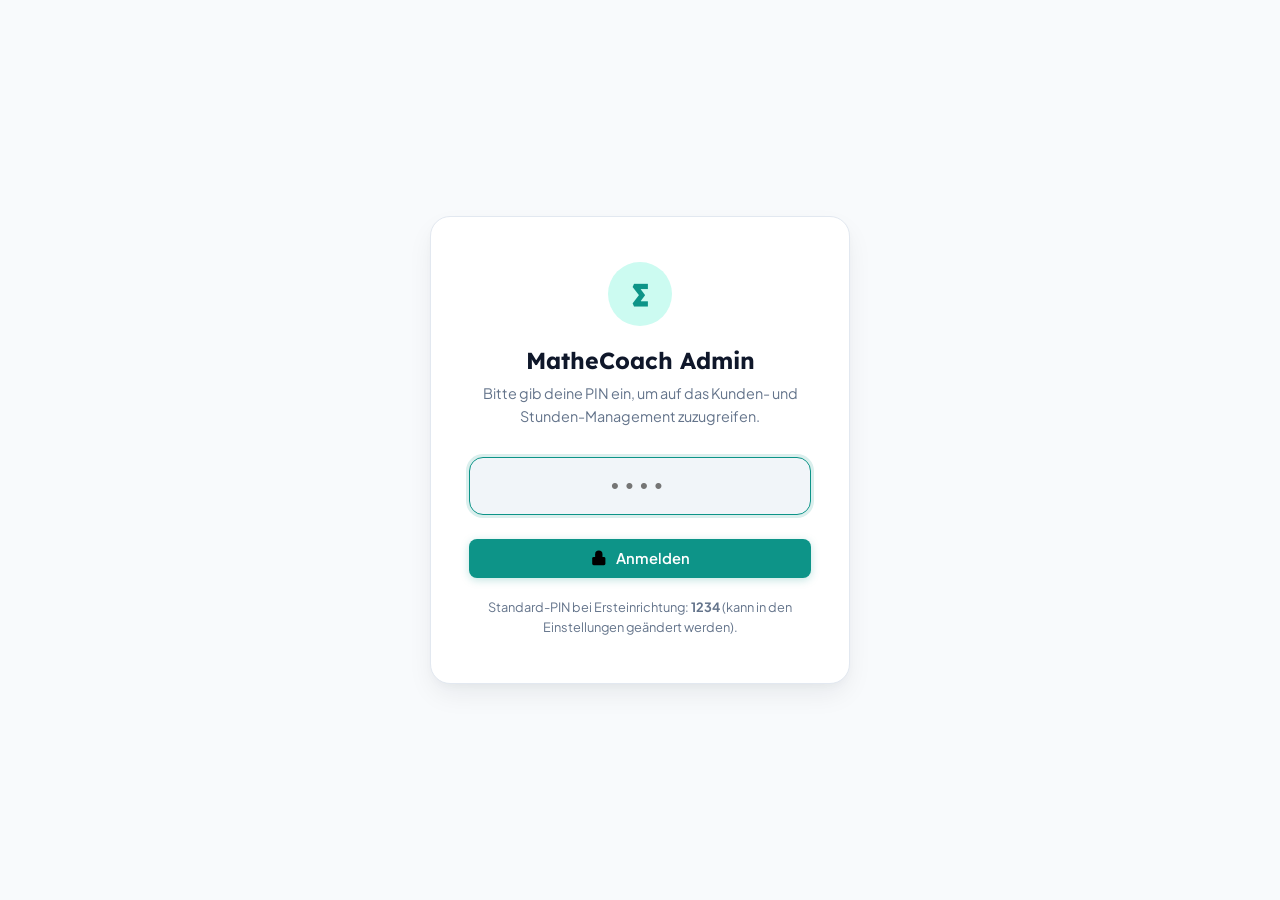
==== admin.html @ 1438d8b7 "feat: add Admin CRM dashboard with student/session tracking, Travelcalc live-sync, and invoice gener" ====
<!DOCTYPE html>
<html lang="de" data-theme="light">
<head>
  <meta charset="UTF-8">
  <meta name="viewport" content="width=device-width, initial-scale=1.0">
  <title>MatheCoach Admin — CRM & Unterrichts-Management</title>
  
  <link rel="preconnect" href="https://fonts.googleapis.com">
  <link rel="preconnect" href="https://fonts.gstatic.com" crossorigin>
  <link href="https://fonts.googleapis.com/css2?family=Lexend:wght@400;500;600;700;800&family=Plus+Jakarta+Sans:wght@400;500;600;700&display=swap" rel="stylesheet">
  
  <link rel="stylesheet" href="admin.css">
</head>
<body>

  <!-- ==================== SVG SPRITE DEFINITIONS ==================== -->
  <svg xmlns="http://www.w3.org/2000/svg" style="display: none;">
    <symbol id="icon-dash" viewBox="0 0 24 24">
      <rect x="3" y="3" width="7" height="7"/>
      <rect x="14" y="3" width="7" height="7"/>
      <rect x="14" y="14" width="7" height="7"/>
      <rect x="3" y="14" width="7" height="7"/>
    </symbol>
    <symbol id="icon-users" viewBox="0 0 24 24">
      <path d="M17 21v-2a4 4 0 0 0-4-4H5a4 4 0 0 0-4 4v2"/>
      <circle cx="9" cy="7" r="4"/>
      <path d="M23 21v-2a4 4 0 0 0-3-3.87"/>
      <path d="M16 3.13a4 4 0 0 1 0 7.75"/>
    </symbol>
    <symbol id="icon-clock" viewBox="0 0 24 24">
      <circle cx="12" cy="12" r="10"/>
      <polyline points="12 6 12 12 16 14"/>
    </symbol>
    <symbol id="icon-car" viewBox="0 0 24 24">
      <path d="M14 16H9m10 0h3v-3.15a1 1 0 0 0-.84-.99L16 11l-2.7-3.6a1 1 0 0 0-.8-.4H8.5a1 1 0 0 0-.8.4L5 11l-5.16.86a1 1 0 0 0-.84.99V16h3m14 0a2 2 0 1 1-4 0 2 2 0 0 1 4 0zm-10 0a2 2 0 1 1-4 0 2 2 0 0 1 4 0z"/>
    </symbol>
    <symbol id="icon-file-text" viewBox="0 0 24 24">
      <path d="M14 2H6a2 2 0 0 0-2 2v16a2 2 0 0 0 2 2h12a2 2 0 0 0 2-2V8z"/>
      <polyline points="14 2 14 8 20 8"/>
      <line x1="16" y1="13" x2="8" y2="13"/>
      <line x1="16" y1="17" x2="8" y2="17"/>
      <polyline points="10 9 9 9 8 9"/>
    </symbol>
    <symbol id="icon-settings" viewBox="0 0 24 24">
      <circle cx="12" cy="12" r="3"/>
      <path d="M19.4 15a1.65 1.65 0 0 0 .33 1.82l.06.06a2 2 0 0 1 0 2.83 2 2 0 0 1-2.83 0l-.06-.06a1.65 1.65 0 0 0-1.82-.33 1.65 1.65 0 0 0-1 1.51V21a2 2 0 0 1-2 2 2 2 0 0 1-2-2v-.09A1.65 1.65 0 0 0 9 19.4a1.65 1.65 0 0 0-1.82.33l-.06.06a2 2 0 0 1-2.83 0 2 2 0 0 1 0-2.83l.06-.06a1.65 1.65 0 0 0 .33-1.82 1.65 1.65 0 0 0-1.51-1H3a2 2 0 0 1-2-2 2 2 0 0 1 2-2h.09A1.65 1.65 0 0 0 4.6 9a1.65 1.65 0 0 0-.33-1.82l-.06-.06a2 2 0 0 1 0-2.83 2 2 0 0 1 2.83 0l.06.06a1.65 1.65 0 0 0 1.82.33H9a1.65 1.65 0 0 0 1-1.51V3a2 2 0 0 1 2-2 2 2 0 0 1 2 2v.09a1.65 1.65 0 0 0 1 1.51 1.65 1.65 0 0 0 1.82-.33l.06-.06a2 2 0 0 1 2.83 0 2 2 0 0 1 0 2.83l-.06.06a1.65 1.65 0 0 0-.33 1.82V9a1.65 1.65 0 0 0 1.51 1H21a2 2 0 0 1 2 2 2 2 0 0 1-2 2h-.09a1.65 1.65 0 0 0-1.51 1z"/>
    </symbol>
    <symbol id="icon-lock" viewBox="0 0 24 24">
      <rect x="3" y="11" width="18" height="11" rx="2" ry="2"/>
      <path d="M7 11V7a5 5 0 0 1 10 0v4"/>
    </symbol>
    <symbol id="icon-plus" viewBox="0 0 24 24">
      <line x1="12" y1="5" x2="12" y2="19"/>
      <line x1="5" y1="12" x2="19" y2="12"/>
    </symbol>
    <symbol id="icon-check" viewBox="0 0 24 24">
      <polyline points="20 6 9 17 4 12"/>
    </symbol>
    <symbol id="icon-search" viewBox="0 0 24 24">
      <circle cx="11" cy="11" r="8"/>
      <line x1="21" y1="21" x2="16.65" y2="16.65"/>
    </symbol>
    <symbol id="icon-edit" viewBox="0 0 24 24">
      <path d="M11 4H4a2 2 0 0 0-2 2v14a2 2 0 0 0 2 2h14a2 2 0 0 0 2-2v-7"/>
      <path d="M18.5 2.5a2.121 2.121 0 0 1 3 3L12 15l-4 1 1-4 9.5-9.5z"/>
    </symbol>
    <symbol id="icon-trash" viewBox="0 0 24 24">
      <polyline points="3 6 5 6 21 6"/>
      <path d="M19 6v14a2 2 0 0 1-2 2H7a2 2 0 0 1-2-2V6m3 0V4a2 2 0 0 1 2-2h4a2 2 0 0 1 2 2v2"/>
    </symbol>
    <symbol id="icon-log-out" viewBox="0 0 24 24">
      <path d="M9 21H5a2 2 0 0 1-2-2V5a2 2 0 0 1 2-2h4"/>
      <polyline points="16 17 21 12 16 7"/>
      <line x1="21" y1="12" x2="9" y2="12"/>
    </symbol>
    <symbol id="icon-arrow-left" viewBox="0 0 24 24">
      <line x1="19" y1="12" x2="5" y2="12"/>
      <polyline points="12 19 5 12 12 5"/>
    </symbol>
    <symbol id="icon-moon" viewBox="0 0 24 24">
      <path d="M21 12.79A9 9 0 1 1 11.21 3 7 7 0 0 0 21 12.79z"/>
    </symbol>
    <symbol id="icon-sun" viewBox="0 0 24 24">
      <circle cx="12" cy="12" r="5"/>
      <line x1="12" y1="1" x2="12" y2="3"/>
      <line x1="12" y1="21" x2="12" y2="23"/>
      <line x1="4.22" y1="4.22" x2="5.64" y2="5.64"/>
      <line x1="18.36" y1="18.36" x2="19.78" y2="19.78"/>
      <line x1="1" y1="12" x2="3" y2="12"/>
      <line x1="21" y1="12" x2="23" y2="12"/>
      <line x1="4.22" y1="19.78" x2="5.64" y2="18.36"/>
      <line x1="18.36" y1="5.64" x2="19.78" y2="4.22"/>
    </symbol>
    <symbol id="icon-menu" viewBox="0 0 24 24">
      <line x1="3" y1="12" x2="21" y2="12"/>
      <line x1="3" y1="6" x2="21" y2="6"/>
      <line x1="3" y1="18" x2="21" y2="18"/>
    </symbol>
    <symbol id="icon-x" viewBox="0 0 24 24">
      <line x1="18" y1="6" x2="6" y2="18"/>
      <line x1="6" y1="6" x2="18" y2="18"/>
    </symbol>
  </svg>

  <!-- ==================== AUTH / LOGIN GATE ==================== -->
  <div id="authScreen" class="auth-overlay">
    <div class="auth-card">
      <div class="auth-logo">∑</div>
      <h2>MatheCoach Admin</h2>
      <p>Bitte gib deine PIN ein, um auf das Kunden- und Stunden-Management zuzugreifen.</p>
      
      <form id="authForm">
        <div class="pin-input-group">
          <input type="password" id="pinInput" class="pin-field" placeholder="••••" maxlength="8" autofocus required>
        </div>
        <button type="submit" class="btn btn-primary" style="width: 100%; justify-content: center;">
          <svg class="icon" style="width: 1.1rem; height: 1.1rem;"><use href="#icon-lock"/></svg> Anmelden
        </button>
      </form>
      <div id="authError" style="color: var(--danger); font-size: 0.88rem; margin-top: 1rem; display: none;">
        Falsche PIN. Bitte erneut versuchen.
      </div>
      <div class="auth-hint">
        Standard-PIN bei Ersteinrichtung: <strong>1234</strong> (kann in den Einstellungen geändert werden).
      </div>
    </div>
  </div>

  <!-- ==================== MAIN CRM APPLICATION ==================== -->
  <div class="app-layout" id="appLayout" style="display: none;">
    
    <!-- SIDEBAR -->
    <aside class="app-sidebar" id="appSidebar">
      <div class="sidebar-header">
        <div class="sidebar-logo-badge">∑</div>
        <div class="sidebar-logo-text">Mathe<span>CRM</span></div>
      </div>

      <ul class="sidebar-menu">
        <li>
          <button class="nav-item active" data-tab="dashboard">
            <svg class="icon"><use href="#icon-dash"/></svg> Übersicht
          </button>
        </li>
        <li>
          <button class="nav-item" data-tab="students">
            <svg class="icon"><use href="#icon-users"/></svg> Schülerkartei
          </button>
        </li>
        <li>
          <button class="nav-item" data-tab="sessions">
            <svg class="icon"><use href="#icon-clock"/></svg> Stunden & Termine
          </button>
        </li>
        <li>
          <button class="nav-item" data-tab="trips">
            <svg class="icon"><use href="#icon-car"/></svg> Fahrtkosten & Travelcalc
          </button>
        </li>
        <li>
          <button class="nav-item" data-tab="invoices">
            <svg class="icon"><use href="#icon-file-text"/></svg> Abrechnung & Berichte
          </button>
        </li>
        <li>
          <button class="nav-item" data-tab="settings">
            <svg class="icon"><use href="#icon-settings"/></svg> Einstellungen & Sync
          </button>
        </li>
      </ul>

      <div class="sidebar-footer">
        <a href="index.html" class="btn btn-secondary btn-sm" title="Zur öffentlichen Website">
          <svg class="icon" style="width: 1rem; height: 1rem;"><use href="#icon-arrow-left"/></svg> Zur Website
        </a>
        <button id="logoutBtn" class="icon-btn" title="Abmelden">
          <svg class="icon" style="width: 1.1rem; height: 1.1rem;"><use href="#icon-log-out"/></svg>
        </button>
      </div>
    </aside>

    <!-- MAIN WRAPPER -->
    <div class="app-main">
      
      <!-- TOPBAR -->
      <header class="app-topbar">
        <div class="topbar-left">
          <button class="icon-btn mobile-toggle" id="sidebarToggleBtn" aria-label="Menü">
            <svg class="icon" style="width: 1.2rem; height: 1.2rem;"><use href="#icon-menu"/></svg>
          </button>
          <div class="topbar-title" id="tabTitle">Übersicht & KPIs</div>
        </div>

        <div class="topbar-right">
          <!-- Quick action buttons -->
          <button class="btn btn-primary btn-sm" id="btnQuickAddSession">
            <svg class="icon" style="width: 1rem; height: 1rem;"><use href="#icon-plus"/></svg> + Stunde
          </button>
          <button class="btn btn-secondary btn-sm" id="btnQuickAddStudent">
            <svg class="icon" style="width: 1rem; height: 1rem;"><use href="#icon-users"/></svg> + Schüler
          </button>
          <a href="App/Travelcalc/index.html" target="_blank" class="btn btn-accent btn-sm" title="Fahrtenrechner öffnen">
            <svg class="icon" style="width: 1rem; height: 1rem;"><use href="#icon-car"/></svg> Travelcalc
          </a>
          <!-- Theme toggle -->
          <button class="icon-btn" id="adminThemeToggleBtn" title="Theme umschalten">
            <svg class="icon" id="adminThemeIcon" style="width: 1.1rem; height: 1.1rem;"><use href="#icon-moon"/></svg>
          </button>
        </div>
      </header>

      <!-- CONTENT CONTAINER -->
      <main class="content-container">

        <!-- ==================== TAB 1: DASHBOARD ==================== -->
        <section class="tab-pane active" id="pane-dashboard">
          
          <div class="kpi-grid">
            <div class="kpi-card">
              <div class="kpi-header">
                <span class="kpi-label">Umsatz diesen Monat</span>
                <div class="kpi-icon emerald">€</div>
              </div>
              <div class="kpi-value" id="kpiRevenue">0 €</div>
              <div class="kpi-sub" id="kpiRevenueSub">Bezahlt: 0 € · Offen: 0 €</div>
            </div>

            <div class="kpi-card">
              <div class="kpi-header">
                <span class="kpi-label">Gehaltene Stunden</span>
                <div class="kpi-icon teal"><svg class="icon" style="width: 1.1rem; height: 1.1rem;"><use href="#icon-clock"/></svg></div>
              </div>
              <div class="kpi-value" id="kpiHours">0 h</div>
              <div class="kpi-sub" id="kpiSessionsCount">0 Einheiten (à 90 Min.)</div>
            </div>

            <div class="kpi-card">
              <div class="kpi-header">
                <span class="kpi-label">Aktive Schüler</span>
                <div class="kpi-icon amber"><svg class="icon" style="width: 1.1rem; height: 1.1rem;"><use href="#icon-users"/></svg></div>
              </div>
              <div class="kpi-value" id="kpiStudents">0</div>
              <div class="kpi-sub">Regelmäßige Betreuung</div>
            </div>

            <div class="kpi-card">
              <div class="kpi-header">
                <span class="kpi-label">Fahrtkosten (Travelcalc)</span>
                <div class="kpi-icon blue"><svg class="icon" style="width: 1.1rem; height: 1.1rem;"><use href="#icon-car"/></svg></div>
              </div>
              <div class="kpi-value" id="kpiTravelCosts">0 €</div>
              <div class="kpi-sub" id="kpiTravelKm">0 km Gesamtdistanz</div>
            </div>
          </div>

          <div class="dash-columns">
            <!-- Left Panel: Nächste Stunden -->
            <div class="dash-panel">
              <div class="panel-header">
                <h3>Aktuelle & Anstehende Stunden</h3>
                <button class="btn btn-secondary btn-sm" id="btnDashNewSession">+ Neue Stunde</button>
              </div>
              <div class="table-responsive">
                <table class="data-table" id="recentSessionsTable">
                  <thead>
                    <tr>
                      <th>Datum</th>
                      <th>Schüler</th>
                      <th>Thema & Ort</th>
                      <th>Betrag</th>
                      <th>Status</th>
                      <th>Aktion</th>
                    </tr>
                  </thead>
                  <tbody id="recentSessionsTbody">
                    <!-- Populated via JS -->
                  </tbody>
                </table>
              </div>
            </div>

            <!-- Right Panel: Schüler-Schnellzugriff -->
            <div class="dash-panel">
              <div class="panel-header">
                <h3>Aktive Schüler</h3>
                <button class="btn btn-secondary btn-sm" id="btnDashNewStudent">+ Anlegen</button>
              </div>
              <div id="quickStudentsList" style="display: flex; flex-direction: column; gap: 0.85rem;">
                <!-- Populated via JS -->
              </div>
            </div>
          </div>
        </section>

        <!-- ==================== TAB 2: STUDENTS ==================== -->
        <section class="tab-pane" id="pane-students" style="display: none;">
          <div class="dash-panel">
            <div class="panel-header">
              <div style="display: flex; align-items: center; gap: 1rem; flex-wrap: wrap;">
                <h3>Schülerkartei</h3>
                <div style="position: relative; width: 260px;">
                  <input type="text" id="studentSearchInput" class="form-control" placeholder="Schüler, Eltern oder Ort suchen..." style="padding-left: 2.2rem;">
                  <svg class="icon" style="position: absolute; left: 0.75rem; top: 50%; transform: translateY(-50%); width: 1rem; height: 1rem; color: var(--text-muted);"><use href="#icon-search"/></svg>
                </div>
              </div>
              <button class="btn btn-primary btn-sm" id="btnAddStudentModalOpen">
                <svg class="icon" style="width: 1rem; height: 1rem;"><use href="#icon-plus"/></svg> Neuer Schüler
              </button>
            </div>

            <div class="table-responsive">
              <table class="data-table">
                <thead>
                  <tr>
                    <th>Name</th>
                    <th>Klasse / Schule</th>
                    <th>Kontakt (Eltern/Tel)</th>
                    <th>Adresse / Ort</th>
                    <th>Honorar (90 Min)</th>
                    <th>Besonderheiten (ADHS)</th>
                    <th>Aktionen</th>
                  </tr>
                </thead>
                <tbody id="studentsTableTbody">
                  <!-- Populated via JS -->
                </tbody>
              </table>
            </div>
          </div>
        </section>

        <!-- ==================== TAB 3: SESSIONS ==================== -->
        <section class="tab-pane" id="pane-sessions" style="display: none;">
          <div class="dash-panel">
            <div class="panel-header">
              <div style="display: flex; align-items: center; gap: 1rem; flex-wrap: wrap;">
                <h3>Unterrichtsstunden & Termine</h3>
                <select id="sessionMonthFilter" class="form-control" style="width: auto;">
                  <!-- Populated dynamically -->
                </select>
                <select id="sessionStudentFilter" class="form-control" style="width: auto;">
                  <option value="">Alle Schüler</option>
                </select>
              </div>
              <button class="btn btn-primary btn-sm" id="btnAddSessionModalOpen">
                <svg class="icon" style="width: 1rem; height: 1rem;"><use href="#icon-plus"/></svg> Stunde erfassen
              </button>
            </div>

            <div class="table-responsive">
              <table class="data-table">
                <thead>
                  <tr>
                    <th>Datum & Uhrzeit</th>
                    <th>Schüler</th>
                    <th>Fach & Thema</th>
                    <th>Ort</th>
                    <th>Dauer</th>
                    <th>Honorar + Fahrt</th>
                    <th>Gesamt</th>
                    <th>Status</th>
                    <th>Aktionen</th>
                  </tr>
                </thead>
                <tbody id="sessionsTableTbody">
                  <!-- Populated via JS -->
                </tbody>
              </table>
            </div>
          </div>
        </section>

        <!-- ==================== TAB 4: TRIPS & TRAVELCALC ==================== -->
        <section class="tab-pane" id="pane-trips" style="display: none;">
          <div class="dash-panel">
            <div class="panel-header">
              <div>
                <h3>Fahrtenbuch & Reisekosten (Travelcalc Sync)</h3>
                <p style="font-size: 0.88rem; color: var(--text-muted); margin-top: 0.2rem;">
                  Alle Fahrten zu Schülern werden automatisch hier synchronisiert und für die Abrechnung/Steuer erfasst.
                </p>
              </div>
              <a href="App/Travelcalc/index.html" target="_blank" class="btn btn-accent btn-sm">
                <svg class="icon" style="width: 1rem; height: 1rem;"><use href="#icon-car"/></svg> Travelcalc Vollbild
              </a>
            </div>

            <div class="table-responsive">
              <table class="data-table">
                <thead>
                  <tr>
                    <th>Datum</th>
                    <th>Schüler / Anlass</th>
                    <th>Startpunkt</th>
                    <th>Zielort</th>
                    <th>Distanz (km)</th>
                    <th>Hin/Rück</th>
                    <th>Fahrtkosten</th>
                    <th>Aktion</th>
                  </tr>
                </thead>
                <tbody id="tripsTableTbody">
                  <!-- Populated via JS -->
                </tbody>
              </table>
            </div>
          </div>
        </section>

        <!-- ==================== TAB 5: INVOICES & REPORTS ==================== -->
        <section class="tab-pane" id="pane-invoices" style="display: none;">
          <div class="dash-panel">
            <div class="panel-header">
              <div>
                <h3>Monatsabrechnung & Belege für Eltern</h3>
                <p style="font-size: 0.88rem; color: var(--text-muted); margin-top: 0.2rem;">
                  Erstelle mit einem Klick eine saubere, druckbare Abrechnung der gehaltenen Stunden und Fahrtkosten.
                </p>
              </div>
            </div>

            <div class="form-row" style="margin-bottom: 2rem; max-width: 600px;">
              <div class="form-group">
                <label class="form-label">Schüler auswählen</label>
                <select id="invoiceStudentSelect" class="form-control">
                  <!-- Populated via JS -->
                </select>
              </div>
              <div class="form-group">
                <label class="form-label">Monat auswählen</label>
                <input type="month" id="invoiceMonthSelect" class="form-control">
              </div>
            </div>

            <button class="btn btn-primary" id="btnGenerateInvoice">
              <svg class="icon" style="width: 1.1rem; height: 1.1rem;"><use href="#icon-file-text"/></svg> Abrechnung generieren & drucken
            </button>

            <!-- Render Area for Invoice Preview -->
            <div id="invoicePreviewArea" style="margin-top: 2.5rem; display: none;">
              <!-- Generated dynamically -->
            </div>
          </div>
        </section>

        <!-- ==================== TAB 6: SETTINGS ==================== -->
        <section class="tab-pane" id="pane-settings" style="display: none;">
          <div class="dash-panel" style="max-width: 680px;">
            <div class="panel-header">
              <h3>CRM-Einstellungen & Cloud-Synchronisation</h3>
            </div>

            <!-- PIN settings -->
            <div style="margin-bottom: 2rem; padding-bottom: 1.5rem; border-bottom: 1px solid var(--border);">
              <h4 style="margin-bottom: 1rem;">Sicherheit & PIN</h4>
              <div class="form-row">
                <div class="form-group">
                  <label class="form-label">Alte PIN</label>
                  <input type="password" id="oldPinInput" class="form-control" placeholder="Aktuelle PIN">
                </div>
                <div class="form-group">
                  <label class="form-label">Neue PIN (mind. 4 Stellen)</label>
                  <input type="password" id="newPinInput" class="form-control" placeholder="Neue PIN">
                </div>
              </div>
              <button class="btn btn-secondary btn-sm" id="btnChangePin">PIN aktualisieren</button>
              <span id="pinStatusMsg" style="font-size: 0.85rem; margin-left: 0.8rem;"></span>
            </div>

            <!-- Default Honorar & Kilometer -->
            <div style="margin-bottom: 2rem; padding-bottom: 1.5rem; border-bottom: 1px solid var(--border);">
              <h4 style="margin-bottom: 1rem;">Standard-Konditionen</h4>
              <div class="form-row">
                <div class="form-group">
                  <label class="form-label">Standard-Honorar (pro 90 Min.)</label>
                  <input type="number" id="settingDefaultRate" class="form-control" value="60">
                </div>
                <div class="form-group">
                  <label class="form-label">Kilometerpauschale Anfahrt (€/km)</label>
                  <input type="number" step="0.05" id="settingDefaultKmRate" class="form-control" value="0.50">
                </div>
              </div>
              <button class="btn btn-secondary btn-sm" id="btnSaveRates">Konditionen speichern</button>
            </div>

            <!-- Cloud Sync (Supabase / Firebase) -->
            <div style="margin-bottom: 2rem; padding-bottom: 1.5rem; border-bottom: 1px solid var(--border);">
              <h4 style="margin-bottom: 0.4rem;">Optionale Cloud-Datenbank (Live-Sync Handy & PC)</h4>
              <p style="font-size: 0.85rem; color: var(--text-muted); margin-bottom: 1rem;">
                Verbinde kostenlos ein Supabase-Projekt für nahtlose Echtzeit-Synchronisation zwischen Smartphone (Travelcalc) und PC (Admin CRM).
              </p>
              
              <div class="form-group">
                <label style="display: flex; align-items: center; gap: 0.5rem; cursor: pointer; margin-bottom: 0.8rem;">
                  <input type="checkbox" id="cloudSyncEnabled">
                  <span style="font-weight: 600;">Cloud-Synchronisation aktivieren</span>
                </label>
              </div>

              <div class="form-group">
                <label class="form-label">Supabase Project URL</label>
                <input type="text" id="supabaseUrlInput" class="form-control" placeholder="https://xyzcompany.supabase.co">
              </div>

              <div class="form-group">
                <label class="form-label">Supabase Anon Key</label>
                <input type="password" id="supabaseKeyInput" class="form-control" placeholder="eyJhbGciOiJIUzI1NiIsInR5cCI6IkpXVCJ9...">
              </div>

              <button class="btn btn-primary btn-sm" id="btnSaveCloudSync">Cloud-Verbindung speichern & testen</button>
              <div id="cloudSyncStatusMsg" style="font-size: 0.85rem; margin-top: 0.6rem;"></div>
            </div>

            <!-- Backup & Export -->
            <div>
              <h4 style="margin-bottom: 0.4rem;">Datensicherung (Local-First Backup)</h4>
              <p style="font-size: 0.85rem; color: var(--text-muted); margin-bottom: 1rem;">
                Alle Schülerdaten, Termine und Fahrten können jederzeit als JSON-Datei gesichert und wiederhergestellt werden.
              </p>
              <div style="display: flex; gap: 0.8rem; flex-wrap: wrap;">
                <button class="btn btn-secondary btn-sm" id="btnExportBackup">
                  <svg class="icon" style="width: 1rem; height: 1rem;"><use href="#icon-file-text"/></svg> Backup herunterladen (JSON)
                </button>
                <label class="btn btn-secondary btn-sm" style="margin: 0; cursor: pointer;">
                  Backup einspielen
                  <input type="file" id="importBackupFile" accept=".json" style="display: none;">
                </label>
                <button class="btn btn-danger btn-sm" id="btnResetDatabase">Datenbank zurücksetzen</button>
              </div>
            </div>

          </div>
        </section>

      </main>
    </div>
  </div>

  <!-- ==================== MODAL: SCHÜLER ANLEGEN / BEARBEITEN ==================== -->
  <div class="modal-backdrop hidden" id="studentModal">
    <div class="modal-content">
      <div class="modal-header">
        <h3 id="studentModalTitle">Neuen Schüler anlegen</h3>
        <button class="icon-btn close-modal-btn" data-modal="studentModal">
          <svg class="icon" style="width: 1.1rem; height: 1.1rem;"><use href="#icon-x"/></svg>
        </button>
      </div>
      <form id="studentForm">
        <input type="hidden" id="studentEditId">
        <div class="modal-body">
          <div class="form-row">
            <div class="form-group">
              <label class="form-label">Name des Schülers *</label>
              <input type="text" id="studName" class="form-control" placeholder="z. B. Lars Müller" required>
            </div>
            <div class="form-group">
              <label class="form-label">Eltern / Ansprechpartner</label>
              <input type="text" id="studParent" class="form-control" placeholder="z. B. Sabine Müller">
            </div>
          </div>

          <div class="form-row">
            <div class="form-group">
              <label class="form-label">Telefon / WhatsApp</label>
              <input type="text" id="studPhone" class="form-control" placeholder="+49 170 1234567">
            </div>
            <div class="form-group">
              <label class="form-label">E-Mail</label>
              <input type="email" id="studEmail" class="form-control" placeholder="eltern@beispiel.de">
            </div>
          </div>

          <div class="form-group">
            <label class="form-label">Adresse (für Anfahrt & Vor-Ort-Unterricht)</label>
            <input type="text" id="studAddress" class="form-control" placeholder="Straße, Hausnummer, PLZ Ort (z. B. Waldackerstr. 14, 63128 Dietzenbach)">
          </div>

          <div class="form-row">
            <div class="form-group">
              <label class="form-label">Klassenstufe & Schulform</label>
              <input type="text" id="studGrade" class="form-control" placeholder="z. B. 12. Klasse (Gymnasium)">
            </div>
            <div class="form-group">
              <label class="form-label">Fach</label>
              <input type="text" id="studSubject" class="form-control" value="Mathematik">
            </div>
          </div>

          <div class="form-row">
            <div class="form-group">
              <label class="form-label">Honorar pro 90 Min. (€)</label>
              <input type="number" id="studRate" class="form-control" value="65" required>
            </div>
            <div class="form-group">
              <label class="form-label">Anfahrtspauschale (€, falls vor Ort)</label>
              <input type="number" id="studTravelDefault" class="form-control" value="10">
            </div>
          </div>

          <div class="form-group">
            <label class="form-label">Bevorzugter Unterrichtsort</label>
            <select id="studLocationPref" class="form-control">
              <option value="office">Büroraum Dietzenbach (reizarm)</option>
              <option value="home">Beim Schüler Zuhause</option>
              <option value="online">Online per Tablet / Whiteboard</option>
            </select>
          </div>

          <div class="form-group">
            <label class="form-label">Neurodivergenz / ADHS Besonderheiten & Stärken</label>
            <textarea id="studNeuroNotes" class="form-control" placeholder="z. B. Diagnostiziertes ADHS, braucht visuelle Struktur, Reizpausen, stark in geometrischem Verständnis..."></textarea>
          </div>

          <div class="form-group">
            <label class="form-label">Allgemeine Notizen & bisherige Themen</label>
            <textarea id="studNotes" class="form-control" placeholder="Themen, Klassenarbeiten, Prüfungsangst..."></textarea>
          </div>

          <div class="form-group">
            <label style="display: flex; align-items: center; gap: 0.5rem; cursor: pointer;">
              <input type="checkbox" id="studActive" checked>
              <span>Aktiver Schüler (in Betreuung)</span>
            </label>
          </div>
        </div>
        <div class="modal-footer">
          <button type="button" class="btn btn-secondary close-modal-btn" data-modal="studentModal">Abbrechen</button>
          <button type="submit" class="btn btn-primary">Speichern</button>
        </div>
      </form>
    </div>
  </div>

  <!-- ==================== MODAL: STUNDE ANLEGEN / BEARBEITEN ==================== -->
  <div class="modal-backdrop hidden" id="sessionModal">
    <div class="modal-content">
      <div class="modal-header">
        <h3 id="sessionModalTitle">Neue Unterrichtsstunde erfassen</h3>
        <button class="icon-btn close-modal-btn" data-modal="sessionModal">
          <svg class="icon" style="width: 1.1rem; height: 1.1rem;"><use href="#icon-x"/></svg>
        </button>
      </div>
      <form id="sessionForm">
        <input type="hidden" id="sessionEditId">
        <div class="modal-body">
          <div class="form-group">
            <label class="form-label">Schüler auswählen *</label>
            <select id="sessStudentSelect" class="form-control" required>
              <option value="">Schüler wählen...</option>
            </select>
          </div>

          <div class="form-row">
            <div class="form-group">
              <label class="form-label">Datum *</label>
              <input type="date" id="sessDate" class="form-control" required>
            </div>
            <div class="form-group">
              <label class="form-label">Uhrzeit</label>
              <input type="time" id="sessTime" class="form-control" value="16:00">
            </div>
          </div>

          <div class="form-row">
            <div class="form-group">
              <label class="form-label">Dauer (Minuten)</label>
              <select id="sessDuration" class="form-control">
                <option value="90" selected>90 Minuten (Standard)</option>
                <option value="60">60 Minuten</option>
                <option value="120">120 Minuten</option>
              </select>
            </div>
            <div class="form-group">
              <label class="form-label">Fach</label>
              <input type="text" id="sessSubject" class="form-control" value="Mathematik">
            </div>
          </div>

          <div class="form-group">
            <label class="form-label">Behandelte Themen & Lernfortschritt</label>
            <input type="text" id="sessTopics" class="form-control" placeholder="z. B. Kettenregel & Produktregel bei Analysis">
          </div>

          <div class="form-row">
            <div class="form-group">
              <label class="form-label">Unterrichtsort</label>
              <select id="sessLocationType" class="form-control">
                <option value="office">Büroraum Dietzenbach</option>
                <option value="home">Beim Schüler Zuhause</option>
                <option value="online">Online per Tablet</option>
              </select>
            </div>
            <div class="form-group">
              <label class="form-label">Anfahrtskosten (€)</label>
              <input type="number" step="0.50" id="sessTravelCost" class="form-control" value="0">
            </div>
          </div>

          <div class="form-row">
            <div class="form-group">
              <label class="form-label">Unterrichtshonorar (€)</label>
              <input type="number" id="sessFee" class="form-control" value="65" required>
            </div>
            <div class="form-group">
              <label class="form-label">Status</label>
              <select id="sessStatus" class="form-control">
                <option value="completed">Gehalten / Offen</option>
                <option value="paid">Bezahlt</option>
                <option value="planned">Geplant / Termin</option>
              </select>
            </div>
          </div>

          <div class="form-group">
            <label class="form-label">Notizen zur Stunde</label>
            <textarea id="sessNotes" class="form-control" placeholder="Was hat gut geklappt? Was muss wiederholt werden?"></textarea>
          </div>
        </div>
        <div class="modal-footer">
          <button type="button" class="btn btn-secondary close-modal-btn" data-modal="sessionModal">Abbrechen</button>
          <button type="submit" class="btn btn-primary">Stunde speichern</button>
        </div>
      </form>
    </div>
  </div>

  <!-- Load Database and Admin Logic -->
  <script src="shared-db.js"></script>
  <script src="admin.js"></script>
</body>
</html>
---- admin.css ----
/* ==========================================================================
   MATHECOACH ADMIN CRM — STYLESHEET
   Clean, Minimalistic & Professional Management System
   Consistent with MatheCoach Design System (Teal #0d9488 / Amber #d97706)
   ========================================================================== */

:root {
  --bg-page: #f8fafc;
  --bg-surface: #ffffff;
  --bg-surface-elevated: #ffffff;
  --bg-surface-soft: #f1f5f9;
  --bg-surface-tint: #f0fdfa;

  --text-main: #0f172a;
  --text-sec: #334155;
  --text-muted: #64748b;

  --primary: #0d9488;
  --primary-hover: #0f766e;
  --primary-light: #ccfbf1;
  --primary-tint: rgba(13, 148, 136, 0.08);
  --primary-contrast: #ffffff;

  --accent: #d97706;
  --accent-light: #fef3c7;
  --accent-tint: rgba(217, 119, 6, 0.08);
  --accent-contrast: #78350f;

  --success: #059669;
  --success-light: #d1fae5;
  --danger: #ef4444;
  --danger-light: #fee2e2;

  --border: #e2e8f0;
  --border-light: #f1f5f9;
  --border-focus: #0d9488;

  --shadow-sm: 0 1px 2px 0 rgba(15, 23, 42, 0.04);
  --shadow-md: 0 4px 12px -2px rgba(15, 23, 42, 0.06), 0 2px 6px -1px rgba(15, 23, 42, 0.03);
  --shadow-lg: 0 12px 28px -4px rgba(15, 23, 42, 0.08), 0 4px 10px -2px rgba(15, 23, 42, 0.03);

  --radius-sm: 8px;
  --radius-md: 14px;
  --radius-lg: 20px;
  --radius-full: 9999px;

  --font-heading: 'Lexend', -apple-system, BlinkMacSystemFont, 'Segoe UI', Roboto, sans-serif;
  --font-body: 'Plus Jakarta Sans', -apple-system, BlinkMacSystemFont, 'Segoe UI', Roboto, sans-serif;

  --transition: all 0.2s cubic-bezier(0.16, 1, 0.3, 1);
  --sidebar-w: 260px;
}

[data-theme="dark"] {
  --bg-page: #0b0f19;
  --bg-surface: #121927;
  --bg-surface-elevated: #182235;
  --bg-surface-soft: #172033;
  --bg-surface-tint: rgba(13, 148, 136, 0.12);

  --text-main: #f8fafc;
  --text-sec: #cbd5e1;
  --text-muted: #94a3b8;

  --primary: #14b8a6;
  --primary-hover: #2dd4bf;
  --primary-light: rgba(20, 184, 166, 0.18);
  --primary-tint: rgba(20, 184, 166, 0.08);
  --primary-contrast: #042f2e;

  --accent: #fbbf24;
  --accent-light: rgba(251, 191, 36, 0.15);
  --accent-tint: rgba(251, 191, 36, 0.08);

  --border: #1e293b;
  --border-light: #182234;
  --border-focus: #14b8a6;

  --shadow-sm: 0 1px 3px 0 rgba(0, 0, 0, 0.3);
  --shadow-md: 0 4px 14px rgba(0, 0, 0, 0.35);
  --shadow-lg: 0 12px 30px rgba(0, 0, 0, 0.45);
}

*, *::before, *::after {
  box-sizing: border-box;
  margin: 0;
  padding: 0;
}

body {
  font-family: var(--font-body);
  background-color: var(--bg-page);
  color: var(--text-sec);
  line-height: 1.6;
  font-size: 0.95rem;
  min-height: 100vh;
  -webkit-font-smoothing: antialiased;
}

h1, h2, h3, h4 {
  font-family: var(--font-heading);
  color: var(--text-main);
  line-height: 1.25;
  font-weight: 700;
}

/* ==========================================================================
   AUTH SCREEN (LOGIN GATE)
   ========================================================================== */
.auth-overlay {
  position: fixed;
  inset: 0;
  background-color: var(--bg-page);
  display: flex;
  align-items: center;
  justify-content: center;
  z-index: 9999;
  padding: 1.5rem;
}

.auth-card {
  background-color: var(--bg-surface);
  border: 1px solid var(--border);
  border-radius: var(--radius-lg);
  padding: 2.8rem 2.4rem;
  width: 100%;
  max-width: 420px;
  box-shadow: var(--shadow-lg);
  text-align: center;
}

.auth-logo {
  display: inline-flex;
  align-items: center;
  justify-content: center;
  width: 4rem;
  height: 4rem;
  border-radius: var(--radius-full);
  background-color: var(--primary-light);
  color: var(--primary);
  font-family: var(--font-heading);
  font-size: 2rem;
  font-weight: 800;
  margin-bottom: 1.25rem;
}

.auth-card h2 {
  font-size: 1.45rem;
  margin-bottom: 0.4rem;
}

.auth-card p {
  color: var(--text-muted);
  font-size: 0.9rem;
  margin-bottom: 1.8rem;
}

.pin-input-group {
  margin-bottom: 1.5rem;
}

.pin-field {
  width: 100%;
  padding: 0.95rem 1rem;
  font-size: 1.4rem;
  letter-spacing: 0.3em;
  text-align: center;
  border-radius: var(--radius-md);
  border: 1px solid var(--border);
  background-color: var(--bg-surface-soft);
  color: var(--text-main);
  outline: none;
  transition: var(--transition);
}

.pin-field:focus {
  border-color: var(--border-focus);
  box-shadow: 0 0 0 3px rgba(13, 148, 136, 0.15);
}

.auth-hint {
  font-size: 0.8rem;
  color: var(--text-muted);
  margin-top: 1.2rem;
}

/* ==========================================================================
   APP LAYOUT
   ========================================================================== */
.app-layout {
  display: flex;
  min-height: 100vh;
}

/* Sidebar Navigation */
.app-sidebar {
  width: var(--sidebar-w);
  background-color: var(--bg-surface);
  border-right: 1px solid var(--border);
  display: flex;
  flex-direction: column;
  position: fixed;
  top: 0;
  bottom: 0;
  left: 0;
  z-index: 100;
  transition: var(--transition);
}

.sidebar-header {
  padding: 1.5rem 1.4rem;
  border-bottom: 1px solid var(--border);
  display: flex;
  align-items: center;
  gap: 0.75rem;
}

.sidebar-logo-badge {
  width: 2.2rem;
  height: 2.2rem;
  border-radius: var(--radius-sm);
  background: var(--primary);
  color: #fff;
  display: flex;
  align-items: center;
  justify-content: center;
  font-weight: 800;
  font-family: var(--font-heading);
}

.sidebar-logo-text {
  font-family: var(--font-heading);
  font-weight: 800;
  font-size: 1.1rem;
  color: var(--text-main);
}
.sidebar-logo-text span {
  color: var(--primary);
}

.sidebar-menu {
  list-style: none;
  padding: 1.2rem 0.8rem;
  display: flex;
  flex-direction: column;
  gap: 0.35rem;
  flex-grow: 1;
  overflow-y: auto;
}

.nav-item {
  display: flex;
  align-items: center;
  gap: 0.85rem;
  padding: 0.75rem 1rem;
  border-radius: var(--radius-sm);
  color: var(--text-sec);
  text-decoration: none;
  font-weight: 600;
  font-size: 0.92rem;
  transition: var(--transition);
  cursor: pointer;
  border: none;
  background: none;
  width: 100%;
  text-align: left;
}

.nav-item:hover {
  background-color: var(--bg-surface-soft);
  color: var(--text-main);
}

.nav-item.active {
  background-color: var(--primary-tint);
  color: var(--primary);
  font-weight: 700;
}

.nav-item .icon {
  width: 1.25rem;
  height: 1.25rem;
  flex-shrink: 0;
}

.sidebar-footer {
  padding: 1.2rem;
  border-top: 1px solid var(--border);
  display: flex;
  align-items: center;
  justify-content: space-between;
}

/* Main Content Area */
.app-main {
  margin-left: var(--sidebar-w);
  flex-grow: 1;
  min-height: 100vh;
  display: flex;
  flex-direction: column;
  width: calc(100% - var(--sidebar-w));
}

.app-topbar {
  height: 64px;
  background-color: var(--bg-surface);
  border-bottom: 1px solid var(--border);
  display: flex;
  align-items: center;
  justify-content: space-between;
  padding: 0 2rem;
  position: sticky;
  top: 0;
  z-index: 90;
}

.topbar-left {
  display: flex;
  align-items: center;
  gap: 1.2rem;
}

.topbar-right {
  display: flex;
  align-items: center;
  gap: 1rem;
}

.topbar-title {
  font-size: 1.15rem;
  font-weight: 700;
}

.content-container {
  padding: 2rem;
  flex-grow: 1;
}

/* ==========================================================================
   BUTTONS & CONTROLS
   ========================================================================== */
.btn {
  display: inline-flex;
  align-items: center;
  justify-content: center;
  gap: 0.5rem;
  padding: 0.65rem 1.25rem;
  border-radius: var(--radius-sm);
  font-family: var(--font-body);
  font-weight: 600;
  font-size: 0.92rem;
  cursor: pointer;
  border: none;
  text-decoration: none;
  transition: var(--transition);
}

.btn-primary {
  background-color: var(--primary);
  color: #ffffff;
  box-shadow: 0 2px 8px rgba(13, 148, 136, 0.25);
}
.btn-primary:hover {
  background-color: var(--primary-hover);
  color: #ffffff;
}

.btn-secondary {
  background-color: var(--bg-surface);
  color: var(--text-main);
  border: 1px solid var(--border);
}
.btn-secondary:hover {
  background-color: var(--bg-surface-soft);
}

.btn-accent {
  background-color: var(--accent);
  color: #ffffff;
}
.btn-accent:hover {
  background-color: #b45309;
}

.btn-sm {
  padding: 0.4rem 0.85rem;
  font-size: 0.85rem;
}

.btn-danger {
  background-color: var(--danger-light);
  color: var(--danger);
}
.btn-danger:hover {
  background-color: var(--danger);
  color: #ffffff;
}

.icon-btn {
  width: 2.4rem;
  height: 2.4rem;
  border-radius: var(--radius-sm);
  border: 1px solid var(--border);
  background: var(--bg-surface);
  color: var(--text-sec);
  display: flex;
  align-items: center;
  justify-content: center;
  cursor: pointer;
  transition: var(--transition);
}
.icon-btn:hover {
  border-color: var(--primary);
  color: var(--primary);
}

/* ==========================================================================
   KPI CARDS & DASHBOARD
   ========================================================================== */
.kpi-grid {
  display: grid;
  grid-template-columns: repeat(auto-fit, minmax(220px, 1fr));
  gap: 1.4rem;
  margin-bottom: 2rem;
}

.kpi-card {
  background-color: var(--bg-surface);
  border: 1px solid var(--border);
  border-radius: var(--radius-md);
  padding: 1.5rem;
  box-shadow: var(--shadow-sm);
  display: flex;
  flex-direction: column;
  justify-content: space-between;
}

.kpi-header {
  display: flex;
  align-items: center;
  justify-content: space-between;
  margin-bottom: 0.8rem;
}
.kpi-label {
  font-size: 0.82rem;
  font-weight: 700;
  text-transform: uppercase;
  letter-spacing: 0.05em;
  color: var(--text-muted);
}
.kpi-icon {
  width: 2.2rem;
  height: 2.2rem;
  border-radius: var(--radius-sm);
  display: flex;
  align-items: center;
  justify-content: center;
  font-size: 1.1rem;
}
.kpi-icon.teal { background: var(--primary-light); color: var(--primary); }
.kpi-icon.amber { background: var(--accent-light); color: var(--accent); }
.kpi-icon.emerald { background: var(--success-light); color: var(--success); }
.kpi-icon.blue { background: rgba(59, 130, 246, 0.12); color: #3b82f6; }

.kpi-value {
  font-family: var(--font-heading);
  font-size: 1.75rem;
  font-weight: 800;
  color: var(--text-main);
  margin-bottom: 0.35rem;
}
.kpi-sub {
  font-size: 0.85rem;
  color: var(--text-muted);
}

/* Dashboard Sections */
.dash-columns {
  display: grid;
  grid-template-columns: 1.25fr 0.75fr;
  gap: 1.8rem;
}

.dash-panel {
  background-color: var(--bg-surface);
  border: 1px solid var(--border);
  border-radius: var(--radius-lg);
  padding: 1.8rem;
  box-shadow: var(--shadow-sm);
}

.panel-header {
  display: flex;
  align-items: center;
  justify-content: space-between;
  margin-bottom: 1.4rem;
}
.panel-header h3 {
  font-size: 1.15rem;
}

/* ==========================================================================
   TABLES & LISTS
   ========================================================================== */
.table-responsive {
  width: 100%;
  overflow-x: auto;
}

.data-table {
  width: 100%;
  border-collapse: collapse;
  text-align: left;
}

.data-table th {
  padding: 0.85rem 1rem;
  background-color: var(--bg-surface-soft);
  color: var(--text-muted);
  font-size: 0.8rem;
  font-weight: 700;
  text-transform: uppercase;
  letter-spacing: 0.05em;
  border-bottom: 1px solid var(--border);
}

.data-table td {
  padding: 1rem;
  border-bottom: 1px solid var(--border);
  font-size: 0.92rem;
  vertical-align: middle;
}

.data-table tr:hover td {
  background-color: var(--bg-surface-soft);
}

.badge {
  display: inline-flex;
  align-items: center;
  gap: 0.35rem;
  padding: 0.25rem 0.65rem;
  border-radius: var(--radius-full);
  font-size: 0.78rem;
  font-weight: 700;
}
.badge-success { background-color: var(--success-light); color: var(--success); }
.badge-warning { background-color: var(--accent-light); color: var(--accent-contrast); }
.badge-info { background-color: var(--primary-light); color: var(--primary); }
.badge-danger { background-color: var(--danger-light); color: var(--danger); }

/* ==========================================================================
   MODAL / POPUPS
   ========================================================================== */
.modal-backdrop {
  position: fixed;
  inset: 0;
  background-color: rgba(15, 23, 42, 0.65);
  backdrop-filter: blur(4px);
  display: flex;
  align-items: center;
  justify-content: center;
  z-index: 1000;
  padding: 1.5rem;
}
.modal-backdrop.hidden {
  display: none !important;
}

.modal-content {
  background-color: var(--bg-surface);
  border: 1px solid var(--border);
  border-radius: var(--radius-lg);
  width: 100%;
  max-width: 620px;
  max-height: 90vh;
  overflow-y: auto;
  box-shadow: var(--shadow-lg);
}

.modal-header {
  padding: 1.5rem 1.8rem;
  border-bottom: 1px solid var(--border);
  display: flex;
  align-items: center;
  justify-content: space-between;
}
.modal-header h3 {
  font-size: 1.25rem;
}

.modal-body {
  padding: 1.8rem;
}

.modal-footer {
  padding: 1.2rem 1.8rem;
  border-top: 1px solid var(--border);
  display: flex;
  align-items: center;
  justify-content: flex-end;
  gap: 0.8rem;
  background-color: var(--bg-surface-soft);
}

/* Form inputs */
.form-group {
  margin-bottom: 1.25rem;
}
.form-label {
  display: block;
  font-size: 0.88rem;
  font-weight: 600;
  color: var(--text-main);
  margin-bottom: 0.4rem;
}
.form-control {
  width: 100%;
  padding: 0.75rem 0.95rem;
  border-radius: var(--radius-sm);
  border: 1px solid var(--border);
  background-color: var(--bg-page);
  color: var(--text-main);
  font-family: var(--font-body);
  font-size: 0.93rem;
  outline: none;
  transition: var(--transition);
}
.form-control:focus {
  border-color: var(--border-focus);
  box-shadow: 0 0 0 3px rgba(13, 148, 136, 0.15);
}
.form-row {
  display: grid;
  grid-template-columns: 1fr 1fr;
  gap: 1rem;
}

/* Mobile Sidebar Toggle */
.mobile-toggle {
  display: none;
}

@media (max-width: 900px) {
  .app-sidebar {
    transform: translateX(-100%);
  }
  .app-sidebar.open {
    transform: translateX(0);
    box-shadow: var(--shadow-lg);
  }
  .app-main {
    margin-left: 0;
    width: 100%;
  }
  .mobile-toggle {
    display: inline-flex;
  }
  .dash-columns {
    grid-template-columns: 1fr;
  }
}

/* Print Invoice Styling */
@media print {
  .app-sidebar, .app-topbar, .btn, .no-print {
    display: none !important;
  }
  .app-main {
    margin-left: 0 !important;
    width: 100% !important;
  }
  .dash-panel, .modal-content {
    border: none !important;
    box-shadow: none !important;
    padding: 0 !important;
  }
}
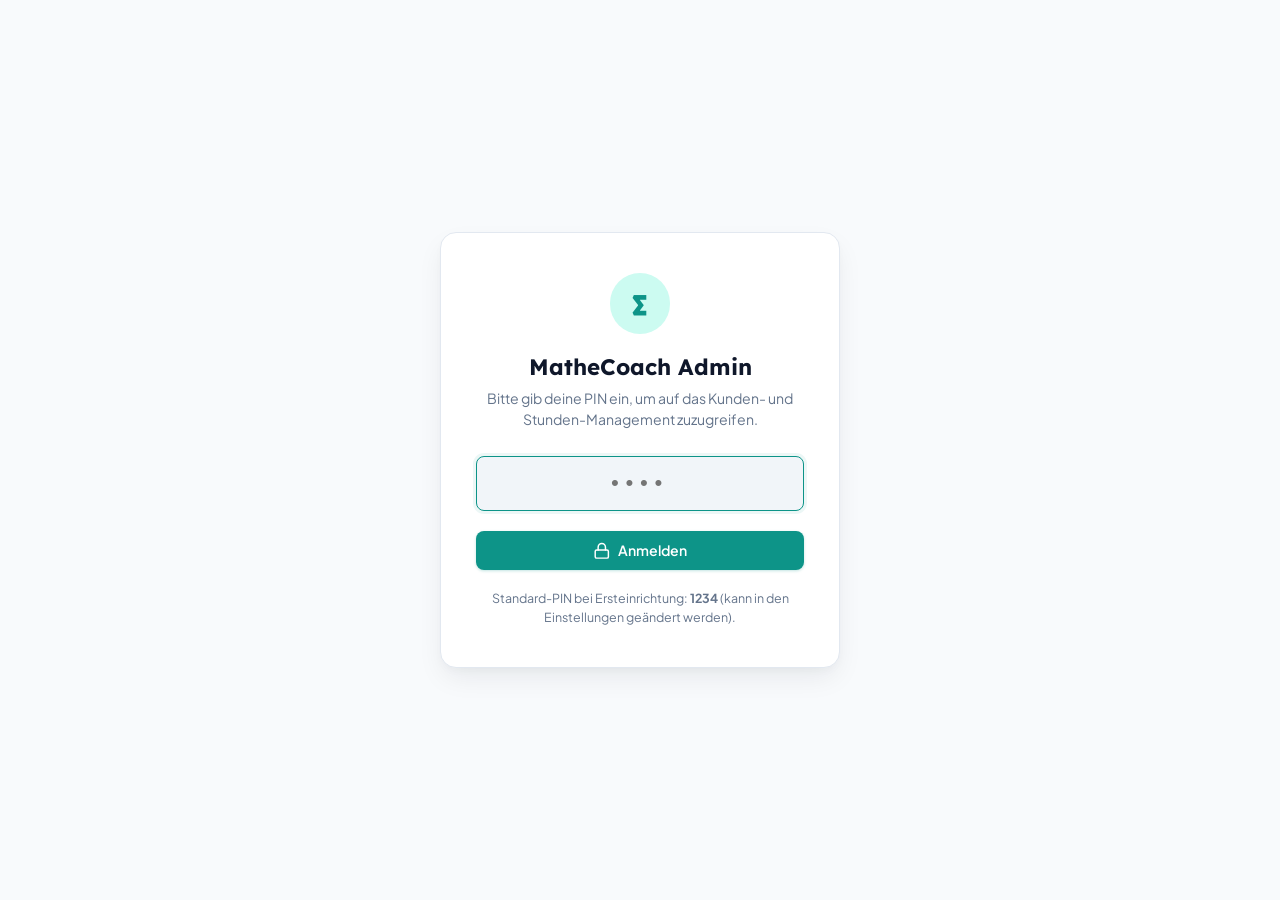
==== commit c853c571: "fix: polish darkmode contrast, SVG icon rendering, and responsive spacing across admin CRM" ====
--- a/admin.html
+++ b/admin.html
@@ -14,73 +14,73 @@
 <body>
 
   <!-- ==================== SVG SPRITE DEFINITIONS ==================== -->
-  <svg xmlns="http://www.w3.org/2000/svg" style="display: none;">
-    <symbol id="icon-dash" viewBox="0 0 24 24">
+  <svg xmlns="http://www.w3.org/2000/svg" style="display: none;" fill="none" stroke="currentColor" stroke-width="2" stroke-linecap="round" stroke-linejoin="round">
+    <symbol id="icon-dash" viewBox="0 0 24 24" fill="none" stroke="currentColor" stroke-width="2" stroke-linecap="round" stroke-linejoin="round">
       <rect x="3" y="3" width="7" height="7"/>
       <rect x="14" y="3" width="7" height="7"/>
       <rect x="14" y="14" width="7" height="7"/>
       <rect x="3" y="14" width="7" height="7"/>
     </symbol>
-    <symbol id="icon-users" viewBox="0 0 24 24">
+    <symbol id="icon-users" viewBox="0 0 24 24" fill="none" stroke="currentColor" stroke-width="2" stroke-linecap="round" stroke-linejoin="round">
       <path d="M17 21v-2a4 4 0 0 0-4-4H5a4 4 0 0 0-4 4v2"/>
       <circle cx="9" cy="7" r="4"/>
       <path d="M23 21v-2a4 4 0 0 0-3-3.87"/>
       <path d="M16 3.13a4 4 0 0 1 0 7.75"/>
     </symbol>
-    <symbol id="icon-clock" viewBox="0 0 24 24">
+    <symbol id="icon-clock" viewBox="0 0 24 24" fill="none" stroke="currentColor" stroke-width="2" stroke-linecap="round" stroke-linejoin="round">
       <circle cx="12" cy="12" r="10"/>
       <polyline points="12 6 12 12 16 14"/>
     </symbol>
-    <symbol id="icon-car" viewBox="0 0 24 24">
+    <symbol id="icon-car" viewBox="0 0 24 24" fill="none" stroke="currentColor" stroke-width="2" stroke-linecap="round" stroke-linejoin="round">
       <path d="M14 16H9m10 0h3v-3.15a1 1 0 0 0-.84-.99L16 11l-2.7-3.6a1 1 0 0 0-.8-.4H8.5a1 1 0 0 0-.8.4L5 11l-5.16.86a1 1 0 0 0-.84.99V16h3m14 0a2 2 0 1 1-4 0 2 2 0 0 1 4 0zm-10 0a2 2 0 1 1-4 0 2 2 0 0 1 4 0z"/>
     </symbol>
-    <symbol id="icon-file-text" viewBox="0 0 24 24">
+    <symbol id="icon-file-text" viewBox="0 0 24 24" fill="none" stroke="currentColor" stroke-width="2" stroke-linecap="round" stroke-linejoin="round">
       <path d="M14 2H6a2 2 0 0 0-2 2v16a2 2 0 0 0 2 2h12a2 2 0 0 0 2-2V8z"/>
       <polyline points="14 2 14 8 20 8"/>
       <line x1="16" y1="13" x2="8" y2="13"/>
       <line x1="16" y1="17" x2="8" y2="17"/>
       <polyline points="10 9 9 9 8 9"/>
     </symbol>
-    <symbol id="icon-settings" viewBox="0 0 24 24">
+    <symbol id="icon-settings" viewBox="0 0 24 24" fill="none" stroke="currentColor" stroke-width="2" stroke-linecap="round" stroke-linejoin="round">
       <circle cx="12" cy="12" r="3"/>
       <path d="M19.4 15a1.65 1.65 0 0 0 .33 1.82l.06.06a2 2 0 0 1 0 2.83 2 2 0 0 1-2.83 0l-.06-.06a1.65 1.65 0 0 0-1.82-.33 1.65 1.65 0 0 0-1 1.51V21a2 2 0 0 1-2 2 2 2 0 0 1-2-2v-.09A1.65 1.65 0 0 0 9 19.4a1.65 1.65 0 0 0-1.82.33l-.06.06a2 2 0 0 1-2.83 0 2 2 0 0 1 0-2.83l.06-.06a1.65 1.65 0 0 0 .33-1.82 1.65 1.65 0 0 0-1.51-1H3a2 2 0 0 1-2-2 2 2 0 0 1 2-2h.09A1.65 1.65 0 0 0 4.6 9a1.65 1.65 0 0 0-.33-1.82l-.06-.06a2 2 0 0 1 0-2.83 2 2 0 0 1 2.83 0l.06.06a1.65 1.65 0 0 0 1.82.33H9a1.65 1.65 0 0 0 1-1.51V3a2 2 0 0 1 2-2 2 2 0 0 1 2 2v.09a1.65 1.65 0 0 0 1 1.51 1.65 1.65 0 0 0 1.82-.33l.06-.06a2 2 0 0 1 2.83 0 2 2 0 0 1 0 2.83l-.06.06a1.65 1.65 0 0 0-.33 1.82V9a1.65 1.65 0 0 0 1.51 1H21a2 2 0 0 1 2 2 2 2 0 0 1-2 2h-.09a1.65 1.65 0 0 0-1.51 1z"/>
     </symbol>
-    <symbol id="icon-lock" viewBox="0 0 24 24">
+    <symbol id="icon-lock" viewBox="0 0 24 24" fill="none" stroke="currentColor" stroke-width="2" stroke-linecap="round" stroke-linejoin="round">
       <rect x="3" y="11" width="18" height="11" rx="2" ry="2"/>
       <path d="M7 11V7a5 5 0 0 1 10 0v4"/>
     </symbol>
-    <symbol id="icon-plus" viewBox="0 0 24 24">
+    <symbol id="icon-plus" viewBox="0 0 24 24" fill="none" stroke="currentColor" stroke-width="2" stroke-linecap="round" stroke-linejoin="round">
       <line x1="12" y1="5" x2="12" y2="19"/>
       <line x1="5" y1="12" x2="19" y2="12"/>
     </symbol>
-    <symbol id="icon-check" viewBox="0 0 24 24">
+    <symbol id="icon-check" viewBox="0 0 24 24" fill="none" stroke="currentColor" stroke-width="2" stroke-linecap="round" stroke-linejoin="round">
       <polyline points="20 6 9 17 4 12"/>
     </symbol>
-    <symbol id="icon-search" viewBox="0 0 24 24">
+    <symbol id="icon-search" viewBox="0 0 24 24" fill="none" stroke="currentColor" stroke-width="2" stroke-linecap="round" stroke-linejoin="round">
       <circle cx="11" cy="11" r="8"/>
       <line x1="21" y1="21" x2="16.65" y2="16.65"/>
     </symbol>
-    <symbol id="icon-edit" viewBox="0 0 24 24">
+    <symbol id="icon-edit" viewBox="0 0 24 24" fill="none" stroke="currentColor" stroke-width="2" stroke-linecap="round" stroke-linejoin="round">
       <path d="M11 4H4a2 2 0 0 0-2 2v14a2 2 0 0 0 2 2h14a2 2 0 0 0 2-2v-7"/>
       <path d="M18.5 2.5a2.121 2.121 0 0 1 3 3L12 15l-4 1 1-4 9.5-9.5z"/>
     </symbol>
-    <symbol id="icon-trash" viewBox="0 0 24 24">
+    <symbol id="icon-trash" viewBox="0 0 24 24" fill="none" stroke="currentColor" stroke-width="2" stroke-linecap="round" stroke-linejoin="round">
       <polyline points="3 6 5 6 21 6"/>
       <path d="M19 6v14a2 2 0 0 1-2 2H7a2 2 0 0 1-2-2V6m3 0V4a2 2 0 0 1 2-2h4a2 2 0 0 1 2 2v2"/>
     </symbol>
-    <symbol id="icon-log-out" viewBox="0 0 24 24">
+    <symbol id="icon-log-out" viewBox="0 0 24 24" fill="none" stroke="currentColor" stroke-width="2" stroke-linecap="round" stroke-linejoin="round">
       <path d="M9 21H5a2 2 0 0 1-2-2V5a2 2 0 0 1 2-2h4"/>
       <polyline points="16 17 21 12 16 7"/>
       <line x1="21" y1="12" x2="9" y2="12"/>
     </symbol>
-    <symbol id="icon-arrow-left" viewBox="0 0 24 24">
+    <symbol id="icon-arrow-left" viewBox="0 0 24 24" fill="none" stroke="currentColor" stroke-width="2" stroke-linecap="round" stroke-linejoin="round">
       <line x1="19" y1="12" x2="5" y2="12"/>
       <polyline points="12 19 5 12 12 5"/>
     </symbol>
-    <symbol id="icon-moon" viewBox="0 0 24 24">
+    <symbol id="icon-moon" viewBox="0 0 24 24" fill="none" stroke="currentColor" stroke-width="2" stroke-linecap="round" stroke-linejoin="round">
       <path d="M21 12.79A9 9 0 1 1 11.21 3 7 7 0 0 0 21 12.79z"/>
     </symbol>
-    <symbol id="icon-sun" viewBox="0 0 24 24">
+    <symbol id="icon-sun" viewBox="0 0 24 24" fill="none" stroke="currentColor" stroke-width="2" stroke-linecap="round" stroke-linejoin="round">
       <circle cx="12" cy="12" r="5"/>
       <line x1="12" y1="1" x2="12" y2="3"/>
       <line x1="12" y1="21" x2="12" y2="23"/>
@@ -91,12 +91,12 @@
       <line x1="4.22" y1="19.78" x2="5.64" y2="18.36"/>
       <line x1="18.36" y1="5.64" x2="19.78" y2="4.22"/>
     </symbol>
-    <symbol id="icon-menu" viewBox="0 0 24 24">
+    <symbol id="icon-menu" viewBox="0 0 24 24" fill="none" stroke="currentColor" stroke-width="2" stroke-linecap="round" stroke-linejoin="round">
       <line x1="3" y1="12" x2="21" y2="12"/>
       <line x1="3" y1="6" x2="21" y2="6"/>
       <line x1="3" y1="18" x2="21" y2="18"/>
     </symbol>
-    <symbol id="icon-x" viewBox="0 0 24 24">
+    <symbol id="icon-x" viewBox="0 0 24 24" fill="none" stroke="currentColor" stroke-width="2" stroke-linecap="round" stroke-linejoin="round">
       <line x1="18" y1="6" x2="6" y2="18"/>
       <line x1="6" y1="6" x2="18" y2="18"/>
     </symbol>
@@ -193,14 +193,14 @@
 
         <div class="topbar-right">
           <!-- Quick action buttons -->
-          <button class="btn btn-primary btn-sm" id="btnQuickAddSession">
-            <svg class="icon" style="width: 1rem; height: 1rem;"><use href="#icon-plus"/></svg> + Stunde
-          </button>
-          <button class="btn btn-secondary btn-sm" id="btnQuickAddStudent">
-            <svg class="icon" style="width: 1rem; height: 1rem;"><use href="#icon-users"/></svg> + Schüler
+          <button class="btn btn-primary btn-sm" id="btnQuickAddSession" title="Neue Stunde erfassen">
+            <svg class="icon" style="width: 1rem; height: 1rem;"><use href="#icon-plus"/></svg> <span>+ Stunde</span>
+          </button>
+          <button class="btn btn-secondary btn-sm" id="btnQuickAddStudent" title="Neuen Schüler anlegen">
+            <svg class="icon" style="width: 1rem; height: 1rem;"><use href="#icon-users"/></svg> <span>+ Schüler</span>
           </button>
           <a href="App/Travelcalc/index.html" target="_blank" class="btn btn-accent btn-sm" title="Fahrtenrechner öffnen">
-            <svg class="icon" style="width: 1rem; height: 1rem;"><use href="#icon-car"/></svg> Travelcalc
+            <svg class="icon" style="width: 1rem; height: 1rem;"><use href="#icon-car"/></svg> <span>Travelcalc</span>
           </a>
           <!-- Theme toggle -->
           <button class="icon-btn" id="adminThemeToggleBtn" title="Theme umschalten">
--- a/admin.css
+++ b/admin.css
@@ -2,19 +2,25 @@
    MATHECOACH ADMIN CRM — STYLESHEET
    Clean, Minimalistic & Professional Management System
    Consistent with MatheCoach Design System (Teal #0d9488 / Amber #d97706)
+   High-Contrast Dark Mode & Polish
    ========================================================================== */
 
 :root {
+  color-scheme: light;
+
+  /* Surfaces */
   --bg-page: #f8fafc;
   --bg-surface: #ffffff;
   --bg-surface-elevated: #ffffff;
   --bg-surface-soft: #f1f5f9;
   --bg-surface-tint: #f0fdfa;
 
+  /* Typography */
   --text-main: #0f172a;
   --text-sec: #334155;
   --text-muted: #64748b;
 
+  /* Brand Accents */
   --primary: #0d9488;
   --primary-hover: #0f766e;
   --primary-light: #ccfbf1;
@@ -31,54 +37,70 @@
   --danger: #ef4444;
   --danger-light: #fee2e2;
 
+  /* Borders & Dividers */
   --border: #e2e8f0;
   --border-light: #f1f5f9;
   --border-focus: #0d9488;
 
-  --shadow-sm: 0 1px 2px 0 rgba(15, 23, 42, 0.04);
+  /* Shadows */
+  --shadow-sm: 0 1px 3px 0 rgba(15, 23, 42, 0.04);
   --shadow-md: 0 4px 12px -2px rgba(15, 23, 42, 0.06), 0 2px 6px -1px rgba(15, 23, 42, 0.03);
   --shadow-lg: 0 12px 28px -4px rgba(15, 23, 42, 0.08), 0 4px 10px -2px rgba(15, 23, 42, 0.03);
 
+  /* Dimensions & Scales */
   --radius-sm: 8px;
-  --radius-md: 14px;
-  --radius-lg: 20px;
+  --radius-md: 12px;
+  --radius-lg: 16px;
   --radius-full: 9999px;
 
   --font-heading: 'Lexend', -apple-system, BlinkMacSystemFont, 'Segoe UI', Roboto, sans-serif;
   --font-body: 'Plus Jakarta Sans', -apple-system, BlinkMacSystemFont, 'Segoe UI', Roboto, sans-serif;
 
-  --transition: all 0.2s cubic-bezier(0.16, 1, 0.3, 1);
-  --sidebar-w: 260px;
+  --transition: all 0.18s cubic-bezier(0.16, 1, 0.3, 1);
+  --sidebar-w: 250px;
 }
 
 [data-theme="dark"] {
-  --bg-page: #0b0f19;
-  --bg-surface: #121927;
-  --bg-surface-elevated: #182235;
-  --bg-surface-soft: #172033;
-  --bg-surface-tint: rgba(13, 148, 136, 0.12);
-
+  color-scheme: dark;
+
+  /* Surfaces (matching Travelcalc #090d16 & #111827) */
+  --bg-page: #090d16;
+  --bg-surface: #111827;
+  --bg-surface-elevated: #162032;
+  --bg-surface-soft: #1e293b;
+  --bg-surface-tint: rgba(13, 148, 136, 0.14);
+
+  /* Typography */
   --text-main: #f8fafc;
   --text-sec: #cbd5e1;
   --text-muted: #94a3b8;
 
+  /* Brand Accents */
   --primary: #14b8a6;
   --primary-hover: #2dd4bf;
-  --primary-light: rgba(20, 184, 166, 0.18);
-  --primary-tint: rgba(20, 184, 166, 0.08);
+  --primary-light: rgba(20, 184, 166, 0.16);
+  --primary-tint: rgba(20, 184, 166, 0.12);
   --primary-contrast: #042f2e;
 
   --accent: #fbbf24;
-  --accent-light: rgba(251, 191, 36, 0.15);
-  --accent-tint: rgba(251, 191, 36, 0.08);
-
-  --border: #1e293b;
-  --border-light: #182234;
+  --accent-light: rgba(251, 191, 36, 0.16);
+  --accent-tint: rgba(251, 191, 36, 0.10);
+  --accent-contrast: #fef3c7;
+
+  --success: #34d399;
+  --success-light: rgba(52, 211, 153, 0.16);
+  --danger: #f87171;
+  --danger-light: rgba(248, 113, 113, 0.16);
+
+  /* Subtle Crisp Dark Borders */
+  --border: rgba(255, 255, 255, 0.10);
+  --border-light: rgba(255, 255, 255, 0.06);
   --border-focus: #14b8a6;
 
-  --shadow-sm: 0 1px 3px 0 rgba(0, 0, 0, 0.3);
-  --shadow-md: 0 4px 14px rgba(0, 0, 0, 0.35);
-  --shadow-lg: 0 12px 30px rgba(0, 0, 0, 0.45);
+  /* Elevated Shadows */
+  --shadow-sm: 0 1px 3px 0 rgba(0, 0, 0, 0.4);
+  --shadow-md: 0 4px 16px rgba(0, 0, 0, 0.45);
+  --shadow-lg: 0 12px 32px rgba(0, 0, 0, 0.55);
 }
 
 *, *::before, *::after {
@@ -92,7 +114,7 @@
   background-color: var(--bg-page);
   color: var(--text-sec);
   line-height: 1.6;
-  font-size: 0.95rem;
+  font-size: 0.94rem;
   min-height: 100vh;
   -webkit-font-smoothing: antialiased;
 }
@@ -102,6 +124,34 @@
   color: var(--text-main);
   line-height: 1.25;
   font-weight: 700;
+}
+
+/* ==========================================================================
+   GLOBAL SVG ICONS
+   ========================================================================== */
+.icon {
+  display: inline-block;
+  width: 1.2rem;
+  height: 1.2rem;
+  fill: none;
+  stroke: currentColor;
+  stroke-width: 2;
+  stroke-linecap: round;
+  stroke-linejoin: round;
+  vertical-align: -0.15em;
+  flex-shrink: 0;
+}
+
+.icon path,
+.icon circle,
+.icon line,
+.icon polyline,
+.icon rect {
+  fill: none;
+  stroke: currentColor;
+  stroke-width: 2;
+  stroke-linecap: round;
+  stroke-linejoin: round;
 }
 
 /* ==========================================================================
@@ -122,9 +172,9 @@
   background-color: var(--bg-surface);
   border: 1px solid var(--border);
   border-radius: var(--radius-lg);
-  padding: 2.8rem 2.4rem;
+  padding: 2.5rem 2.2rem;
   width: 100%;
-  max-width: 420px;
+  max-width: 400px;
   box-shadow: var(--shadow-lg);
   text-align: center;
 }
@@ -133,39 +183,40 @@
   display: inline-flex;
   align-items: center;
   justify-content: center;
-  width: 4rem;
-  height: 4rem;
+  width: 3.8rem;
+  height: 3.8rem;
   border-radius: var(--radius-full);
   background-color: var(--primary-light);
   color: var(--primary);
   font-family: var(--font-heading);
-  font-size: 2rem;
+  font-size: 1.8rem;
   font-weight: 800;
-  margin-bottom: 1.25rem;
+  margin-bottom: 1.2rem;
 }
 
 .auth-card h2 {
-  font-size: 1.45rem;
+  font-size: 1.4rem;
   margin-bottom: 0.4rem;
 }
 
 .auth-card p {
   color: var(--text-muted);
-  font-size: 0.9rem;
-  margin-bottom: 1.8rem;
+  font-size: 0.88rem;
+  margin-bottom: 1.6rem;
+  line-height: 1.5;
 }
 
 .pin-input-group {
-  margin-bottom: 1.5rem;
+  margin-bottom: 1.25rem;
 }
 
 .pin-field {
   width: 100%;
-  padding: 0.95rem 1rem;
+  padding: 0.85rem 1rem;
   font-size: 1.4rem;
   letter-spacing: 0.3em;
   text-align: center;
-  border-radius: var(--radius-md);
+  border-radius: var(--radius-sm);
   border: 1px solid var(--border);
   background-color: var(--bg-surface-soft);
   color: var(--text-main);
@@ -175,17 +226,18 @@
 
 .pin-field:focus {
   border-color: var(--border-focus);
-  box-shadow: 0 0 0 3px rgba(13, 148, 136, 0.15);
+  box-shadow: 0 0 0 3px var(--primary-tint);
 }
 
 .auth-hint {
-  font-size: 0.8rem;
+  font-size: 0.78rem;
   color: var(--text-muted);
   margin-top: 1.2rem;
+  line-height: 1.5;
 }
 
 /* ==========================================================================
-   APP LAYOUT
+   APP LAYOUT & NAVIGATION
    ========================================================================== */
 .app-layout {
   display: flex;
@@ -208,7 +260,8 @@
 }
 
 .sidebar-header {
-  padding: 1.5rem 1.4rem;
+  height: 64px;
+  padding: 0 1.25rem;
   border-bottom: 1px solid var(--border);
   display: flex;
   align-items: center;
@@ -216,8 +269,8 @@
 }
 
 .sidebar-logo-badge {
-  width: 2.2rem;
-  height: 2.2rem;
+  width: 2rem;
+  height: 2rem;
   border-radius: var(--radius-sm);
   background: var(--primary);
   color: #fff;
@@ -226,12 +279,13 @@
   justify-content: center;
   font-weight: 800;
   font-family: var(--font-heading);
+  font-size: 1rem;
 }
 
 .sidebar-logo-text {
   font-family: var(--font-heading);
   font-weight: 800;
-  font-size: 1.1rem;
+  font-size: 1.05rem;
   color: var(--text-main);
 }
 .sidebar-logo-text span {
@@ -240,10 +294,10 @@
 
 .sidebar-menu {
   list-style: none;
-  padding: 1.2rem 0.8rem;
+  padding: 1rem 0.75rem;
   display: flex;
   flex-direction: column;
-  gap: 0.35rem;
+  gap: 0.3rem;
   flex-grow: 1;
   overflow-y: auto;
 }
@@ -251,13 +305,13 @@
 .nav-item {
   display: flex;
   align-items: center;
-  gap: 0.85rem;
-  padding: 0.75rem 1rem;
+  gap: 0.75rem;
+  padding: 0.65rem 0.85rem;
   border-radius: var(--radius-sm);
   color: var(--text-sec);
   text-decoration: none;
   font-weight: 600;
-  font-size: 0.92rem;
+  font-size: 0.9rem;
   transition: var(--transition);
   cursor: pointer;
   border: none;
@@ -278,17 +332,18 @@
 }
 
 .nav-item .icon {
-  width: 1.25rem;
-  height: 1.25rem;
-  flex-shrink: 0;
+  width: 1.15rem;
+  height: 1.15rem;
+  color: inherit;
 }
 
 .sidebar-footer {
-  padding: 1.2rem;
+  padding: 1rem 1.25rem;
   border-top: 1px solid var(--border);
   display: flex;
   align-items: center;
   justify-content: space-between;
+  gap: 0.5rem;
 }
 
 /* Main Content Area */
@@ -308,7 +363,7 @@
   display: flex;
   align-items: center;
   justify-content: space-between;
-  padding: 0 2rem;
+  padding: 0 1.75rem;
   position: sticky;
   top: 0;
   z-index: 90;
@@ -317,23 +372,26 @@
 .topbar-left {
   display: flex;
   align-items: center;
-  gap: 1.2rem;
+  gap: 1rem;
 }
 
 .topbar-right {
   display: flex;
   align-items: center;
-  gap: 1rem;
+  gap: 0.65rem;
 }
 
 .topbar-title {
   font-size: 1.15rem;
   font-weight: 700;
+  color: var(--text-main);
 }
 
 .content-container {
-  padding: 2rem;
+  padding: 1.75rem 2rem;
   flex-grow: 1;
+  max-width: 1400px;
+  width: 100%;
 }
 
 /* ==========================================================================
@@ -343,22 +401,23 @@
   display: inline-flex;
   align-items: center;
   justify-content: center;
-  gap: 0.5rem;
-  padding: 0.65rem 1.25rem;
+  gap: 0.45rem;
+  padding: 0.6rem 1.15rem;
   border-radius: var(--radius-sm);
   font-family: var(--font-body);
   font-weight: 600;
-  font-size: 0.92rem;
+  font-size: 0.88rem;
   cursor: pointer;
-  border: none;
+  border: 1px solid transparent;
   text-decoration: none;
   transition: var(--transition);
+  white-space: nowrap;
 }
 
 .btn-primary {
   background-color: var(--primary);
   color: #ffffff;
-  box-shadow: 0 2px 8px rgba(13, 148, 136, 0.25);
+  box-shadow: 0 1px 3px rgba(13, 148, 136, 0.25);
 }
 .btn-primary:hover {
   background-color: var(--primary-hover);
@@ -368,10 +427,12 @@
 .btn-secondary {
   background-color: var(--bg-surface);
   color: var(--text-main);
-  border: 1px solid var(--border);
+  border-color: var(--border);
 }
 .btn-secondary:hover {
   background-color: var(--bg-surface-soft);
+  border-color: var(--border);
+  color: var(--text-main);
 }
 
 .btn-accent {
@@ -383,13 +444,15 @@
 }
 
 .btn-sm {
-  padding: 0.4rem 0.85rem;
-  font-size: 0.85rem;
+  padding: 0.42rem 0.8rem;
+  font-size: 0.82rem;
+  border-radius: var(--radius-sm);
 }
 
 .btn-danger {
   background-color: var(--danger-light);
   color: var(--danger);
+  border-color: transparent;
 }
 .btn-danger:hover {
   background-color: var(--danger);
@@ -397,8 +460,8 @@
 }
 
 .icon-btn {
-  width: 2.4rem;
-  height: 2.4rem;
+  width: 2.2rem;
+  height: 2.2rem;
   border-radius: var(--radius-sm);
   border: 1px solid var(--border);
   background: var(--bg-surface);
@@ -408,10 +471,12 @@
   justify-content: center;
   cursor: pointer;
   transition: var(--transition);
+  flex-shrink: 0;
 }
 .icon-btn:hover {
   border-color: var(--primary);
   color: var(--primary);
+  background-color: var(--bg-surface-soft);
 }
 
 /* ==========================================================================
@@ -419,73 +484,82 @@
    ========================================================================== */
 .kpi-grid {
   display: grid;
-  grid-template-columns: repeat(auto-fit, minmax(220px, 1fr));
-  gap: 1.4rem;
-  margin-bottom: 2rem;
+  grid-template-columns: repeat(auto-fit, minmax(230px, 1fr));
+  gap: 1.25rem;
+  margin-bottom: 1.75rem;
 }
 
 .kpi-card {
   background-color: var(--bg-surface);
   border: 1px solid var(--border);
   border-radius: var(--radius-md);
-  padding: 1.5rem;
+  padding: 1.25rem 1.4rem;
   box-shadow: var(--shadow-sm);
   display: flex;
   flex-direction: column;
   justify-content: space-between;
+  transition: var(--transition);
 }
 
 .kpi-header {
   display: flex;
   align-items: center;
   justify-content: space-between;
-  margin-bottom: 0.8rem;
+  margin-bottom: 0.75rem;
 }
 .kpi-label {
-  font-size: 0.82rem;
+  font-size: 0.78rem;
   font-weight: 700;
   text-transform: uppercase;
   letter-spacing: 0.05em;
   color: var(--text-muted);
 }
 .kpi-icon {
-  width: 2.2rem;
-  height: 2.2rem;
+  width: 2.3rem;
+  height: 2.3rem;
   border-radius: var(--radius-sm);
   display: flex;
   align-items: center;
   justify-content: center;
-  font-size: 1.1rem;
+  font-size: 1.15rem;
+  font-weight: 700;
+  flex-shrink: 0;
 }
 .kpi-icon.teal { background: var(--primary-light); color: var(--primary); }
 .kpi-icon.amber { background: var(--accent-light); color: var(--accent); }
 .kpi-icon.emerald { background: var(--success-light); color: var(--success); }
-.kpi-icon.blue { background: rgba(59, 130, 246, 0.12); color: #3b82f6; }
+.kpi-icon.blue { background: rgba(59, 130, 246, 0.14); color: #3b82f6; }
+
+[data-theme="dark"] .kpi-icon.blue {
+  background: rgba(59, 130, 246, 0.18);
+  color: #60a5fa;
+}
 
 .kpi-value {
   font-family: var(--font-heading);
   font-size: 1.75rem;
   font-weight: 800;
   color: var(--text-main);
-  margin-bottom: 0.35rem;
+  margin-bottom: 0.25rem;
+  line-height: 1.2;
 }
 .kpi-sub {
-  font-size: 0.85rem;
+  font-size: 0.82rem;
   color: var(--text-muted);
 }
 
 /* Dashboard Sections */
 .dash-columns {
   display: grid;
-  grid-template-columns: 1.25fr 0.75fr;
-  gap: 1.8rem;
+  grid-template-columns: 1.35fr 0.85fr;
+  gap: 1.5rem;
 }
 
 .dash-panel {
   background-color: var(--bg-surface);
   border: 1px solid var(--border);
   border-radius: var(--radius-lg);
-  padding: 1.8rem;
+  padding: 1.5rem 1.6rem;
   box-shadow: var(--shadow-sm);
 }
 
@@ -493,7 +567,9 @@
   display: flex;
   align-items: center;
   justify-content: space-between;
-  margin-bottom: 1.4rem;
+  margin-bottom: 1.25rem;
+  gap: 1rem;
+  flex-wrap: wrap;
 }
 .panel-header h3 {
   font-size: 1.15rem;
@@ -505,6 +581,9 @@
 .table-responsive {
   width: 100%;
   overflow-x: auto;
+  border: 1px solid var(--border);
+  border-radius: var(--radius-md);
+  background: var(--bg-surface);
 }
 
 .data-table {
@@ -514,40 +593,125 @@
 }
 
 .data-table th {
-  padding: 0.85rem 1rem;
+  padding: 0.75rem 0.95rem;
   background-color: var(--bg-surface-soft);
   color: var(--text-muted);
-  font-size: 0.8rem;
+  font-size: 0.76rem;
   font-weight: 700;
   text-transform: uppercase;
   letter-spacing: 0.05em;
   border-bottom: 1px solid var(--border);
+  white-space: nowrap;
 }
 
 .data-table td {
-  padding: 1rem;
+  padding: 0.85rem 0.95rem;
   border-bottom: 1px solid var(--border);
-  font-size: 0.92rem;
+  font-size: 0.88rem;
+  color: var(--text-sec);
   vertical-align: middle;
 }
 
-.data-table tr:hover td {
-  background-color: var(--bg-surface-soft);
-}
-
+.data-table tbody tr:last-child td {
+  border-bottom: none;
+}
+
+.data-table tbody tr:hover td {
+  background-color: var(--bg-surface-soft);
+}
+
+/* Badges */
 .badge {
   display: inline-flex;
   align-items: center;
-  gap: 0.35rem;
+  gap: 0.3rem;
   padding: 0.25rem 0.65rem;
   border-radius: var(--radius-full);
-  font-size: 0.78rem;
-  font-weight: 700;
-}
-.badge-success { background-color: var(--success-light); color: var(--success); }
-.badge-warning { background-color: var(--accent-light); color: var(--accent-contrast); }
-.badge-info { background-color: var(--primary-light); color: var(--primary); }
-.badge-danger { background-color: var(--danger-light); color: var(--danger); }
+  font-size: 0.76rem;
+  font-weight: 600;
+  line-height: 1.2;
+  white-space: nowrap;
+}
+
+/* Status Badges */
+.badge-paid {
+  background-color: #dcfce7;
+  color: #15803d;
+  border: 1px solid #bbf7d0;
+}
+[data-theme="dark"] .badge-paid {
+  background-color: rgba(34, 197, 94, 0.16);
+  color: #4ade80;
+  border-color: rgba(34, 197, 94, 0.3);
+}
+
+.badge-completed {
+  background-color: #fef3c7;
+  color: #b45309;
+  border: 1px solid #fde68a;
+}
+[data-theme="dark"] .badge-completed {
+  background-color: rgba(245, 158, 11, 0.16);
+  color: #fbbf24;
+  border-color: rgba(245, 158, 11, 0.3);
+}
+
+.badge-planned {
+  background-color: #e0f2fe;
+  color: #0369a1;
+  border: 1px solid #bae6fd;
+}
+[data-theme="dark"] .badge-planned {
+  background-color: rgba(56, 189, 248, 0.16);
+  color: #38bdf8;
+  border-color: rgba(56, 189, 248, 0.3);
+}
+
+/* Special Badges */
+.badge-adhs {
+  background-color: rgba(217, 119, 6, 0.12);
+  color: var(--accent);
+  border: 1px solid rgba(217, 119, 6, 0.25);
+}
+[data-theme="dark"] .badge-adhs {
+  background-color: rgba(251, 191, 36, 0.15);
+  color: #fbbf24;
+  border-color: rgba(251, 191, 36, 0.3);
+}
+
+.badge-inactive {
+  background-color: rgba(239, 68, 68, 0.12);
+  color: #ef4444;
+  border: 1px solid rgba(239, 68, 68, 0.25);
+}
+[data-theme="dark"] .badge-inactive {
+  background-color: rgba(248, 113, 113, 0.16);
+  color: #f87171;
+  border-color: rgba(248, 113, 113, 0.3);
+}
+
+.badge-location {
+  background-color: var(--bg-surface-soft);
+  color: var(--text-sec);
+  border: 1px solid var(--border);
+}
+
+.badge-roundtrip {
+  background-color: rgba(13, 148, 136, 0.12);
+  color: var(--primary);
+  border: 1px solid rgba(13, 148, 136, 0.25);
+}
+[data-theme="dark"] .badge-roundtrip {
+  background-color: rgba(20, 184, 166, 0.15);
+  color: #2dd4bf;
+  border-color: rgba(20, 184, 166, 0.3);
+}
+
+.badge-subtle {
+  background-color: var(--bg-surface-soft);
+  color: var(--text-muted);
+  border: 1px solid var(--border);
+}
 
 /* ==========================================================================
    MODAL / POPUPS
@@ -555,8 +719,9 @@
 .modal-backdrop {
   position: fixed;
   inset: 0;
-  background-color: rgba(15, 23, 42, 0.65);
-  backdrop-filter: blur(4px);
+  background-color: rgba(0, 0, 0, 0.65);
+  backdrop-filter: blur(6px);
+  -webkit-backdrop-filter: blur(6px);
   display: flex;
   align-items: center;
   justify-content: center;
@@ -576,69 +741,184 @@
   max-height: 90vh;
   overflow-y: auto;
   box-shadow: var(--shadow-lg);
+  display: flex;
+  flex-direction: column;
 }
 
 .modal-header {
-  padding: 1.5rem 1.8rem;
+  padding: 1.25rem 1.6rem;
   border-bottom: 1px solid var(--border);
   display: flex;
   align-items: center;
   justify-content: space-between;
 }
 .modal-header h3 {
-  font-size: 1.25rem;
+  font-size: 1.2rem;
 }
 
 .modal-body {
-  padding: 1.8rem;
+  padding: 1.5rem 1.6rem;
+  display: flex;
+  flex-direction: column;
+  gap: 1.15rem;
 }
 
 .modal-footer {
-  padding: 1.2rem 1.8rem;
+  padding: 1rem 1.6rem;
   border-top: 1px solid var(--border);
   display: flex;
   align-items: center;
   justify-content: flex-end;
-  gap: 0.8rem;
+  gap: 0.75rem;
   background-color: var(--bg-surface-soft);
 }
 
 /* Form inputs */
 .form-group {
-  margin-bottom: 1.25rem;
-}
+  display: flex;
+  flex-direction: column;
+}
+
 .form-label {
   display: block;
-  font-size: 0.88rem;
+  font-size: 0.85rem;
   font-weight: 600;
   color: var(--text-main);
-  margin-bottom: 0.4rem;
-}
+  margin-bottom: 0.35rem;
+}
+
 .form-control {
   width: 100%;
-  padding: 0.75rem 0.95rem;
+  padding: 0.68rem 0.9rem;
   border-radius: var(--radius-sm);
   border: 1px solid var(--border);
-  background-color: var(--bg-page);
+  background-color: var(--bg-surface);
   color: var(--text-main);
   font-family: var(--font-body);
-  font-size: 0.93rem;
+  font-size: 0.92rem;
   outline: none;
   transition: var(--transition);
 }
+
+[data-theme="dark"] .form-control {
+  background-color: var(--bg-surface-elevated);
+  border-color: var(--border);
+  color: var(--text-main);
+}
+
 .form-control:focus {
-  border-color: var(--border-focus);
-  box-shadow: 0 0 0 3px rgba(13, 148, 136, 0.15);
-}
+  border-color: var(--primary);
+  box-shadow: 0 0 0 3px var(--primary-tint);
+}
+
+select.form-control option {
+  background-color: var(--bg-surface);
+  color: var(--text-main);
+}
+
+[data-theme="dark"] select.form-control option {
+  background-color: var(--bg-surface-elevated);
+  color: var(--text-main);
+}
+
+textarea.form-control {
+  min-height: 80px;
+  resize: vertical;
+}
+
 .form-row {
   display: grid;
   grid-template-columns: 1fr 1fr;
   gap: 1rem;
 }
 
-/* Mobile Sidebar Toggle */
+/* ==========================================================================
+   PRINTABLE INVOICE STYLING
+   ========================================================================== */
+.printable-invoice {
+  background-color: var(--bg-surface);
+  color: var(--text-main);
+  padding: 2.2rem;
+  border-radius: var(--radius-lg);
+  border: 1px solid var(--border);
+  box-shadow: var(--shadow-md);
+  font-family: var(--font-body);
+}
+
+.invoice-header {
+  display: flex;
+  justify-content: space-between;
+  align-items: flex-start;
+  margin-bottom: 2rem;
+  border-bottom: 2px solid var(--primary);
+  padding-bottom: 1.25rem;
+  gap: 1.5rem;
+}
+
+.invoice-boxes-grid {
+  display: grid;
+  grid-template-columns: 1fr 1fr;
+  gap: 1.5rem;
+  margin-bottom: 2rem;
+}
+
+.invoice-box {
+  background-color: var(--bg-surface-soft);
+  border: 1px solid var(--border);
+  border-radius: var(--radius-sm);
+  padding: 1.15rem 1.25rem;
+}
+
+.invoice-table {
+  width: 100%;
+  border-collapse: collapse;
+  margin-bottom: 1.75rem;
+  font-size: 0.92rem;
+}
+
+.invoice-table th {
+  padding: 9px 10px;
+  background-color: var(--bg-surface-soft);
+  border-bottom: 2px solid var(--border);
+  text-align: left;
+  font-weight: 700;
+  color: var(--text-muted);
+}
+
+.invoice-table td {
+  padding: 10px 10px;
+  border-bottom: 1px solid var(--border);
+}
+
+.invoice-totals-box {
+  width: 320px;
+  margin-left: auto;
+  background-color: var(--bg-surface-soft);
+  border: 1px solid var(--border);
+  border-radius: var(--radius-sm);
+  padding: 1.2rem;
+  margin-bottom: 2rem;
+}
+
+.invoice-footer-notes {
+  font-size: 0.82rem;
+  color: var(--text-muted);
+  border-top: 1px solid var(--border);
+  padding-top: 1.25rem;
+  line-height: 1.55;
+}
+
+/* ==========================================================================
+   MOBILE & RESPONSIVE BREAKPOINTS
+   ========================================================================== */
 .mobile-toggle {
   display: none;
+}
+
+@media (max-width: 1080px) {
+  .dash-columns {
+    grid-template-columns: 1fr;
+  }
 }
 
 @media (max-width: 900px) {
@@ -647,7 +927,7 @@
   }
   .app-sidebar.open {
     transform: translateX(0);
-    box-shadow: var(--shadow-lg);
+    box-shadow: 0 0 35px rgba(0, 0, 0, 0.5);
   }
   .app-main {
     margin-left: 0;
@@ -656,23 +936,98 @@
   .mobile-toggle {
     display: inline-flex;
   }
-  .dash-columns {
+  .app-topbar {
+    padding: 0 1.2rem;
+  }
+  .content-container {
+    padding: 1.2rem;
+  }
+}
+
+@media (max-width: 640px) {
+  .form-row,
+  .invoice-boxes-grid {
     grid-template-columns: 1fr;
   }
-}
-
-/* Print Invoice Styling */
+  .topbar-right .btn span {
+    display: none;
+  }
+  .topbar-right .btn {
+    padding: 0.42rem 0.55rem;
+  }
+  .invoice-totals-box {
+    width: 100%;
+  }
+  .printable-invoice {
+    padding: 1.4rem;
+  }
+  .invoice-header {
+    flex-direction: column;
+  }
+}
+
+/* ==========================================================================
+   PRINT INVOICE STYLING
+   ========================================================================== */
 @media print {
-  .app-sidebar, .app-topbar, .btn, .no-print {
+  body {
+    background: #ffffff !important;
+    color: #000000 !important;
+  }
+
+  .app-sidebar,
+  .app-topbar,
+  .btn,
+  .no-print,
+  .modal-backdrop,
+  .sidebar-footer {
     display: none !important;
   }
+
   .app-main {
-    margin-left: 0 !important;
+    margin: 0 !important;
+    padding: 0 !important;
     width: 100% !important;
   }
-  .dash-panel, .modal-content {
+
+  .content-container {
+    padding: 0 !important;
+    max-width: 100% !important;
+  }
+
+  .tab-pane:not(#pane-invoices) {
+    display: none !important;
+  }
+
+  .dash-panel {
     border: none !important;
     box-shadow: none !important;
     padding: 0 !important;
-  }
-}
+    background: transparent !important;
+  }
+
+  .printable-invoice {
+    border: none !important;
+    box-shadow: none !important;
+    padding: 0 !important;
+    background: #ffffff !important;
+    color: #000000 !important;
+  }
+
+  .invoice-box,
+  .invoice-totals-box {
+    background-color: #f8fafc !important;
+    border-color: #cbd5e1 !important;
+    color: #000000 !important;
+  }
+
+  .invoice-table th {
+    background-color: #f1f5f9 !important;
+    color: #000000 !important;
+  }
+
+  .invoice-table td {
+    color: #000000 !important;
+    border-color: #e2e8f0 !important;
+  }
+}
